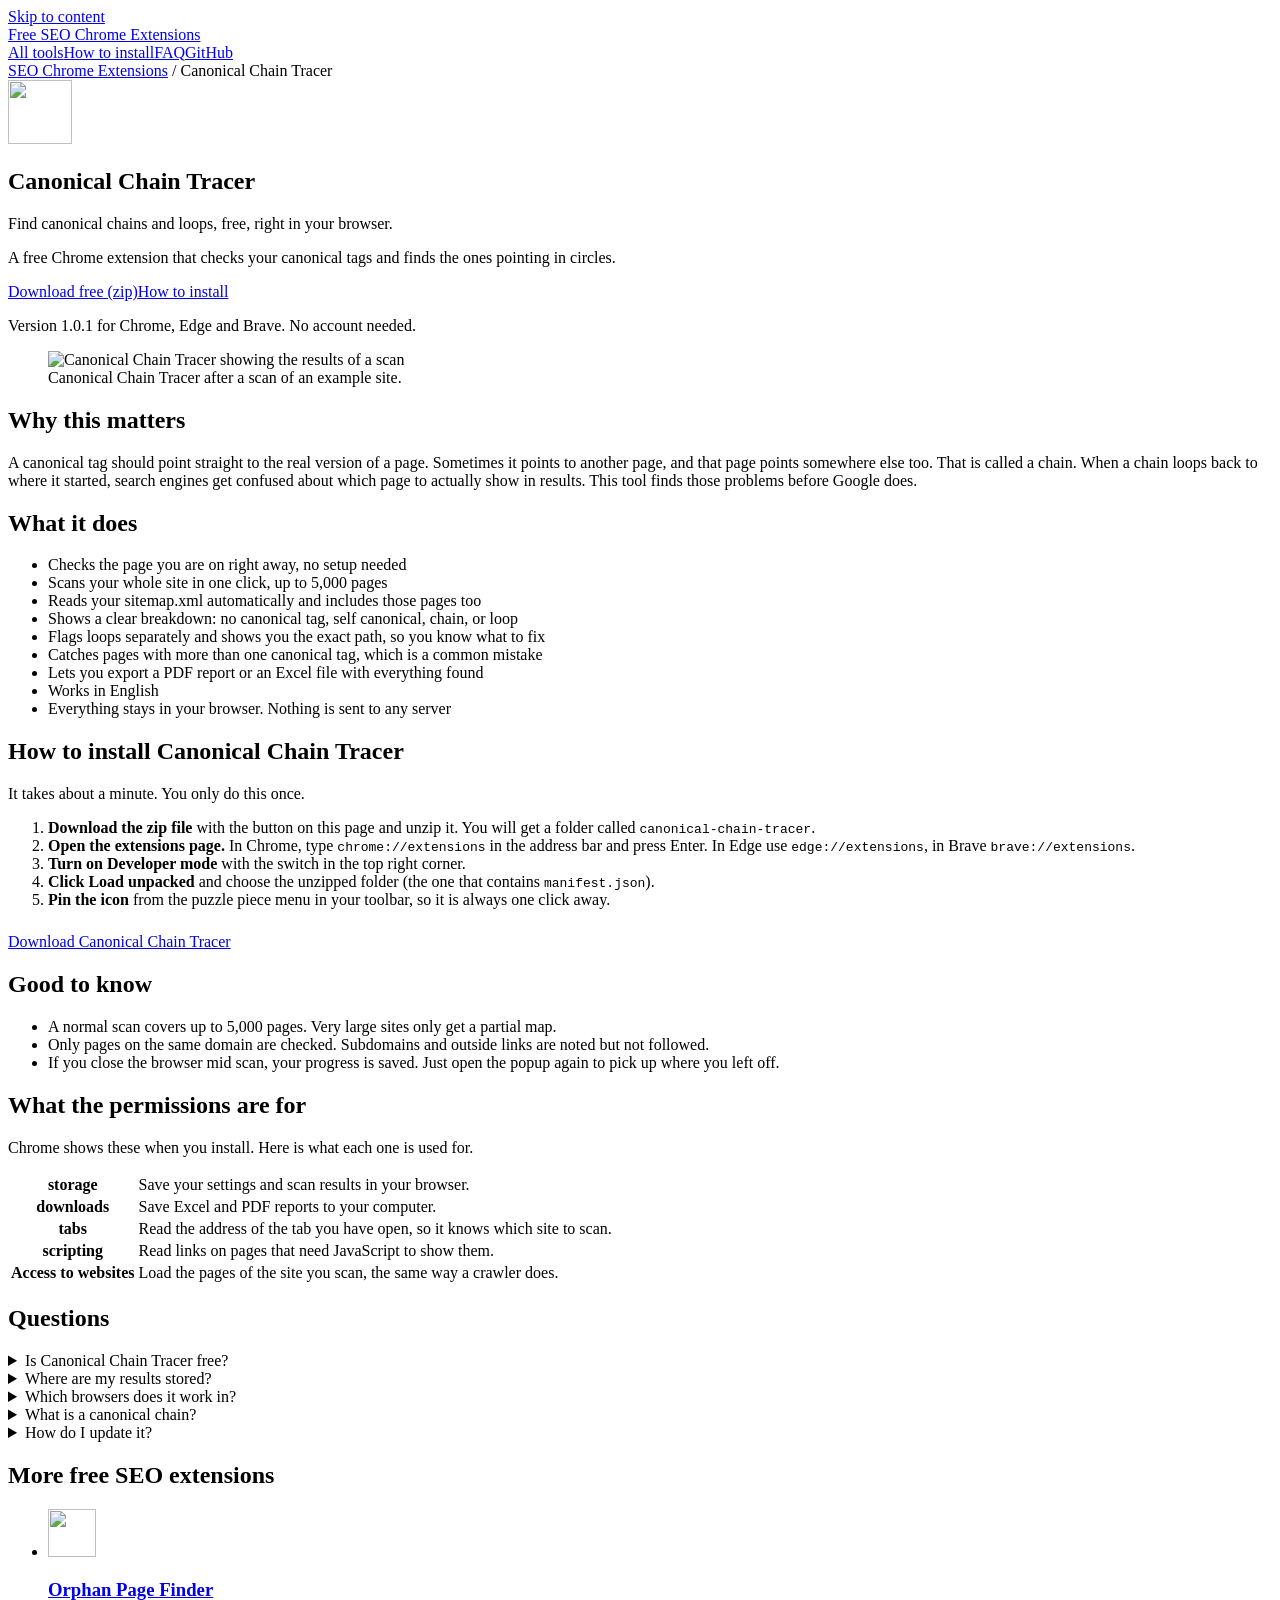
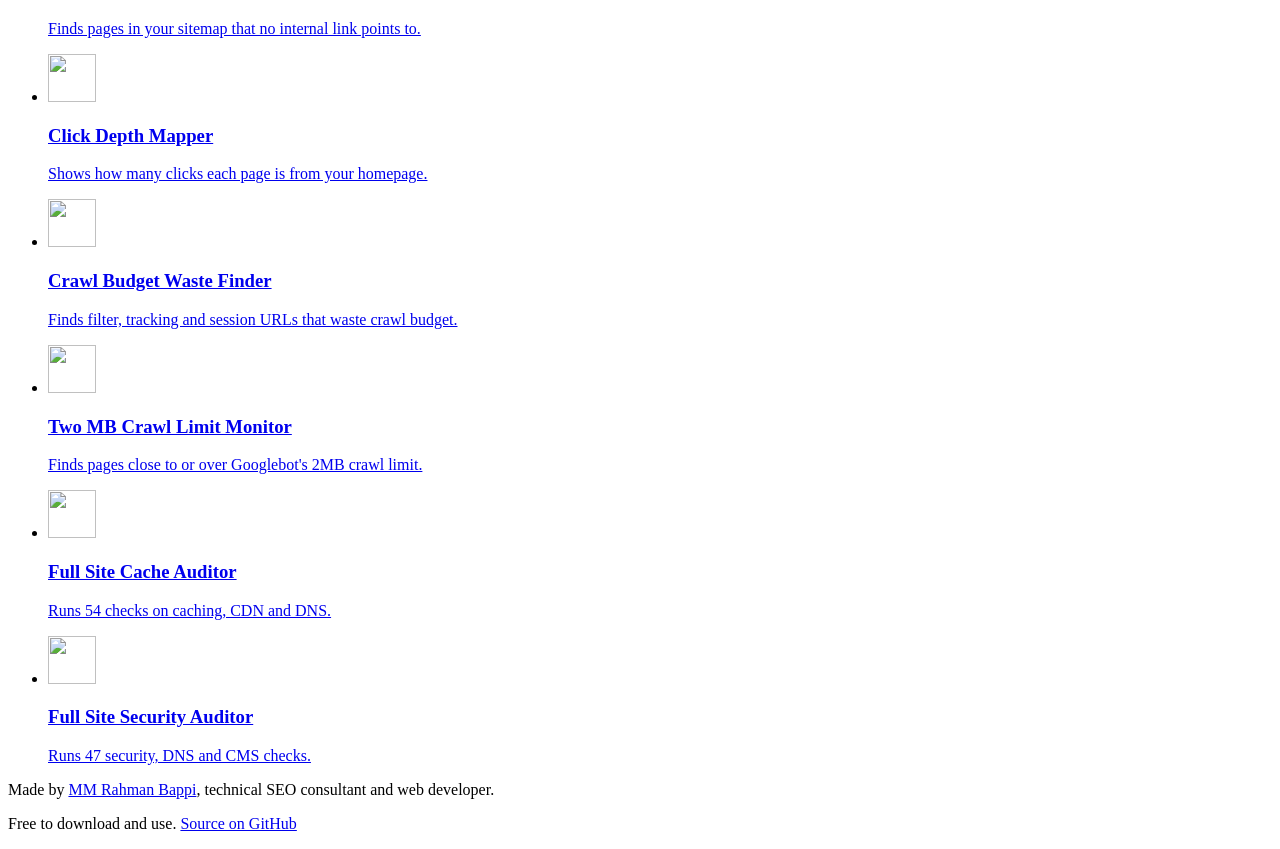
==== canonical-chain-tracer/index.html @ ab99b5d5 "Rename to seo-chrome-extensions, add website with SEO and schema, download links, fix manifest descr" ====
<!doctype html>
<html lang="en">
<head>
<meta charset="utf-8">
<meta name="viewport" content="width=device-width, initial-scale=1">
<title>Canonical Chain Tracer: Free SEO Chrome Extension</title>
<meta name="description" content="Trace canonical tag chains across your site and catch loops before search engines do. Free, no account needed.">
<link rel="canonical" href="https://mmrahmanbappi.github.io/seo-chrome-extensions/canonical-chain-tracer/">
<meta name="robots" content="index, follow, max-image-preview:large">
<meta name="author" content="MM Rahman Bappi">
<meta name="theme-color" content="#16835a">
<meta property="og:type" content="website">
<meta property="og:site_name" content="Free SEO Chrome Extensions">
<meta property="og:title" content="Canonical Chain Tracer: Free SEO Chrome Extension">
<meta property="og:description" content="Trace canonical tag chains across your site and catch loops before search engines do. Free, no account needed.">
<meta property="og:url" content="https://mmrahmanbappi.github.io/seo-chrome-extensions/canonical-chain-tracer/">
<meta property="og:image" content="https://mmrahmanbappi.github.io/seo-chrome-extensions/images/og/canonical-chain-tracer.jpg">
<meta property="og:image:width" content="1200">
<meta property="og:image:height" content="630">
<meta property="og:image:alt" content="Canonical Chain Tracer: Free SEO Chrome Extension">
<meta property="og:locale" content="en_US">
<meta name="twitter:card" content="summary_large_image">
<meta name="twitter:title" content="Canonical Chain Tracer: Free SEO Chrome Extension">
<meta name="twitter:description" content="Trace canonical tag chains across your site and catch loops before search engines do. Free, no account needed.">
<meta name="twitter:image" content="https://mmrahmanbappi.github.io/seo-chrome-extensions/images/og/canonical-chain-tracer.jpg">
<link rel="icon" href="https://mmrahmanbappi.github.io/seo-chrome-extensions/favicon.svg" type="image/svg+xml">
<link rel="stylesheet" href="https://mmrahmanbappi.github.io/seo-chrome-extensions/site.css">
<script type="application/ld+json">
{
 "@context": "https://schema.org",
 "@graph": [
  {
   "@type": "WebSite",
   "@id": "https://mmrahmanbappi.github.io/seo-chrome-extensions/#website",
   "url": "https://mmrahmanbappi.github.io/seo-chrome-extensions/",
   "name": "Free SEO Chrome Extensions",
   "description": "Seven free Chrome extensions for technical SEO audits.",
   "inLanguage": "en",
   "publisher": {
    "@id": "https://mmrahmanbappi.github.io/seo-chrome-extensions/#author"
   }
  },
  {
   "@type": "Person",
   "@id": "https://mmrahmanbappi.github.io/seo-chrome-extensions/#author",
   "name": "MM Rahman Bappi",
   "url": "https://mmseo.app/",
   "jobTitle": "Technical SEO consultant and web developer",
   "sameAs": [
    "https://github.com/mmrahmanbappi",
    "https://mmseo.app/"
   ]
  },
  {
   "@type": "WebPage",
   "@id": "https://mmrahmanbappi.github.io/seo-chrome-extensions/canonical-chain-tracer/#webpage",
   "url": "https://mmrahmanbappi.github.io/seo-chrome-extensions/canonical-chain-tracer/",
   "name": "Canonical Chain Tracer: Free SEO Chrome Extension",
   "description": "Trace canonical tag chains across your site and catch loops before search engines do. Free, no account needed.",
   "isPartOf": {
    "@id": "https://mmrahmanbappi.github.io/seo-chrome-extensions/#website"
   },
   "about": {
    "@id": "https://mmrahmanbappi.github.io/seo-chrome-extensions/canonical-chain-tracer/#app"
   },
   "primaryImageOfPage": "https://mmrahmanbappi.github.io/seo-chrome-extensions/images/canonical-chain-tracer-1200.jpg",
   "breadcrumb": {
    "@id": "https://mmrahmanbappi.github.io/seo-chrome-extensions/canonical-chain-tracer/#breadcrumb"
   },
   "inLanguage": "en",
   "dateModified": "2026-09-23"
  },
  {
   "@type": "SoftwareApplication",
   "@id": "https://mmrahmanbappi.github.io/seo-chrome-extensions/canonical-chain-tracer/#app",
   "name": "Canonical Chain Tracer",
   "description": "A free Chrome extension that checks your canonical tags and finds the ones pointing in circles.",
   "url": "https://mmrahmanbappi.github.io/seo-chrome-extensions/canonical-chain-tracer/",
   "applicationCategory": "BrowserApplication",
   "applicationSubCategory": "SEO tool",
   "operatingSystem": "Google Chrome, Microsoft Edge, Brave",
   "softwareVersion": "1.0.1",
   "downloadUrl": "https://github.com/mmrahmanbappi/seo-chrome-extensions/releases/latest/download/canonical-chain-tracer.zip",
   "isAccessibleForFree": true,
   "offers": {
    "@type": "Offer",
    "price": "0",
    "priceCurrency": "USD"
   },
   "image": "https://mmrahmanbappi.github.io/seo-chrome-extensions/images/icons/canonical-chain-tracer.png",
   "screenshot": "https://mmrahmanbappi.github.io/seo-chrome-extensions/images/canonical-chain-tracer-1200.jpg",
   "featureList": [
    "Checks the page you are on right away, no setup needed",
    "Scans your whole site in one click, up to 5,000 pages",
    "Reads your sitemap.xml automatically and includes those pages too",
    "Shows a clear breakdown: no canonical tag, self canonical, chain, or loop",
    "Flags loops separately and shows you the exact path, so you know what to fix",
    "Catches pages with more than one canonical tag, which is a common mistake",
    "Lets you export a PDF report or an Excel file with everything found",
    "Works in English",
    "Everything stays in your browser. Nothing is sent to any server"
   ],
   "permissions": "storage, downloads, tabs, scripting, access to websites you scan",
   "author": {
    "@id": "https://mmrahmanbappi.github.io/seo-chrome-extensions/#author"
   },
   "publisher": {
    "@id": "https://mmrahmanbappi.github.io/seo-chrome-extensions/#author"
   }
  },
  {
   "@type": "BreadcrumbList",
   "@id": "https://mmrahmanbappi.github.io/seo-chrome-extensions/canonical-chain-tracer/#breadcrumb",
   "itemListElement": [
    {
     "@type": "ListItem",
     "position": 1,
     "name": "SEO Chrome Extensions",
     "item": "https://mmrahmanbappi.github.io/seo-chrome-extensions/"
    },
    {
     "@type": "ListItem",
     "position": 2,
     "name": "Canonical Chain Tracer",
     "item": "https://mmrahmanbappi.github.io/seo-chrome-extensions/canonical-chain-tracer/"
    }
   ]
  },
  {
   "@type": "FAQPage",
   "@id": "https://mmrahmanbappi.github.io/seo-chrome-extensions/canonical-chain-tracer/#faq",
   "mainEntity": [
    {
     "@type": "Question",
     "name": "Is Canonical Chain Tracer free?",
     "acceptedAnswer": {
      "@type": "Answer",
      "text": "Yes. It is free to download and use. You do not need an account, a subscription or an activation code."
     }
    },
    {
     "@type": "Question",
     "name": "Where are my results stored?",
     "acceptedAnswer": {
      "@type": "Answer",
      "text": "Your scan results and settings are saved in your own browser. The extension does not ask you to sign in, and you can delete everything by removing the extension."
     }
    },
    {
     "@type": "Question",
     "name": "Which browsers does it work in?",
     "acceptedAnswer": {
      "@type": "Answer",
      "text": "Google Chrome, and other browsers built on Chromium such as Microsoft Edge and Brave."
     }
    },
    {
     "@type": "Question",
     "name": "What is a canonical chain?",
     "acceptedAnswer": {
      "@type": "Answer",
      "text": "A chain is when page A says page B is the real version, but page B points to page C. A loop is when the chain comes back to where it started. Both make it harder for search engines to pick the right page."
     }
    },
    {
     "@type": "Question",
     "name": "How do I update it?",
     "acceptedAnswer": {
      "@type": "Answer",
      "text": "Download the latest zip from this page, replace the old folder with the new one, and click the reload button on the extensions page."
     }
    }
   ]
  }
 ]
}
</script>
</head>
<body>
<a class="skip" href="#main">Skip to content</a>
<header class="top"><div class="wrap">
<a class="brand" href="https://mmrahmanbappi.github.io/seo-chrome-extensions/">Free SEO Chrome Extensions</a>
<nav aria-label="Main"><a href="https://mmrahmanbappi.github.io/seo-chrome-extensions/#tools">All tools</a><a href="https://mmrahmanbappi.github.io/seo-chrome-extensions/#install">How to install</a><a href="https://mmrahmanbappi.github.io/seo-chrome-extensions/#faq">FAQ</a><a href="https://github.com/mmrahmanbappi/seo-chrome-extensions">GitHub</a></nav>
</div></header>
<main id="main">
<div class="wrap"><nav class="crumbs" aria-label="Breadcrumb"><a href="https://mmrahmanbappi.github.io/seo-chrome-extensions/">SEO Chrome Extensions</a> / <span aria-current="page">Canonical Chain Tracer</span></nav></div>
<section class="hero"><div class="wrap hero-grid">
<div>
<img class="icon" src="https://mmrahmanbappi.github.io/seo-chrome-extensions/images/icons/canonical-chain-tracer.png" alt="" width="64" height="64">
<h1>Canonical Chain Tracer</h1>
<p class="phrase">Find canonical chains and loops, free, right in your browser.</p>
<p class="lead">A free Chrome extension that checks your canonical tags and finds the ones pointing in circles.</p>
<div class="actions"><a class="btn main" href="https://github.com/mmrahmanbappi/seo-chrome-extensions/releases/latest/download/canonical-chain-tracer.zip">Download free (zip)</a><a class="btn alt" href="#install">How to install</a></div>
<p class="small">Version 1.0.1 for Chrome, Edge and Brave. No account needed.</p>
</div>
<figure>
<picture><source type="image/webp" srcset="https://mmrahmanbappi.github.io/seo-chrome-extensions/images/canonical-chain-tracer-800.webp 800w, https://mmrahmanbappi.github.io/seo-chrome-extensions/images/canonical-chain-tracer-1200.webp 1200w" sizes="(max-width: 860px) 100vw, 600px">
<img src="https://mmrahmanbappi.github.io/seo-chrome-extensions/images/canonical-chain-tracer-1200.jpg" alt="Canonical Chain Tracer showing the results of a scan" width="1200" height="675" fetchpriority="high"></picture>
<figcaption>Canonical Chain Tracer after a scan of an example site.</figcaption>
</figure>
</div></section>

<section class="band alt"><div class="wrap two">
<div><h2>Why this matters</h2><p>A canonical tag should point straight to the real version of a page. Sometimes it points to another page, and that page points somewhere else too. That is called a chain. When a chain loops back to where it started, search engines get confused about which page to actually show in results. This tool finds those problems before Google does.</p></div>
<div><h2>What it does</h2><ul class="checks"><li>Checks the page you are on right away, no setup needed</li><li>Scans your whole site in one click, up to 5,000 pages</li><li>Reads your sitemap.xml automatically and includes those pages too</li><li>Shows a clear breakdown: no canonical tag, self canonical, chain, or loop</li><li>Flags loops separately and shows you the exact path, so you know what to fix</li><li>Catches pages with more than one canonical tag, which is a common mistake</li><li>Lets you export a PDF report or an Excel file with everything found</li><li>Works in English</li><li>Everything stays in your browser. Nothing is sent to any server</li></ul></div>
</div></section>



<section class="band" id="install"><div class="wrap narrow">
<h2>How to install Canonical Chain Tracer</h2>
<p>It takes about a minute. You only do this once.</p>
<ol class="steps">
<li><strong>Download the zip file</strong> with the button on this page and unzip it. You will get a folder called <code>canonical-chain-tracer</code>.</li>
<li><strong>Open the extensions page.</strong> In Chrome, type <code>chrome://extensions</code> in the address bar and press Enter. In Edge use <code>edge://extensions</code>, in Brave <code>brave://extensions</code>.</li>
<li><strong>Turn on Developer mode</strong> with the switch in the top right corner.</li>
<li><strong>Click Load unpacked</strong> and choose the unzipped folder (the one that contains <code>manifest.json</code>).</li>
<li><strong>Pin the icon</strong> from the puzzle piece menu in your toolbar, so it is always one click away.</li>
</ol>
<p style="margin-top:1.5rem"><a class="btn main" href="https://github.com/mmrahmanbappi/seo-chrome-extensions/releases/latest/download/canonical-chain-tracer.zip">Download Canonical Chain Tracer</a></p>
</div></section>

<section class="band alt"><div class="wrap narrow"><h2>Good to know</h2><ul>
<li>A normal scan covers up to 5,000 pages. Very large sites only get a partial map.</li>
<li>Only pages on the same domain are checked. Subdomains and outside links are noted but not followed.</li>
<li>If you close the browser mid scan, your progress is saved. Just open the popup again to pick up where you left off.</li>
</ul></div></section>

<section class="band"><div class="wrap narrow">
<h2>What the permissions are for</h2>
<p>Chrome shows these when you install. Here is what each one is used for.</p>
<table class="perm"><tbody><tr><th>storage</th><td>Save your settings and scan results in your browser.</td></tr><tr><th>downloads</th><td>Save Excel and PDF reports to your computer.</td></tr><tr><th>tabs</th><td>Read the address of the tab you have open, so it knows which site to scan.</td></tr><tr><th>scripting</th><td>Read links on pages that need JavaScript to show them.</td></tr><tr><th>Access to websites</th><td>Load the pages of the site you scan, the same way a crawler does.</td></tr></tbody></table>
</div></section>

<section class="band alt" id="faq"><div class="wrap narrow">
<h2>Questions</h2>
<details><summary>Is Canonical Chain Tracer free?</summary><p>Yes. It is free to download and use. You do not need an account, a subscription or an activation code.</p></details><details><summary>Where are my results stored?</summary><p>Your scan results and settings are saved in your own browser. The extension does not ask you to sign in, and you can delete everything by removing the extension.</p></details><details><summary>Which browsers does it work in?</summary><p>Google Chrome, and other browsers built on Chromium such as Microsoft Edge and Brave.</p></details><details><summary>What is a canonical chain?</summary><p>A chain is when page A says page B is the real version, but page B points to page C. A loop is when the chain comes back to where it started. Both make it harder for search engines to pick the right page.</p></details><details><summary>How do I update it?</summary><p>Download the latest zip from this page, replace the old folder with the new one, and click the reload button on the extensions page.</p></details>
</div></section>

<section class="band"><div class="wrap">
<h2>More free SEO extensions</h2>
<ul class="grid"><li><a class="card" href="https://mmrahmanbappi.github.io/seo-chrome-extensions/orphan-page-finder/"><img src="https://mmrahmanbappi.github.io/seo-chrome-extensions/images/icons/orphan-page-finder.png" alt="" width="48" height="48" loading="lazy"><div><h3>Orphan Page Finder</h3><p>Finds pages in your sitemap that no internal link points to.</p></div></a></li><li><a class="card" href="https://mmrahmanbappi.github.io/seo-chrome-extensions/click-depth-mapper/"><img src="https://mmrahmanbappi.github.io/seo-chrome-extensions/images/icons/click-depth-mapper.png" alt="" width="48" height="48" loading="lazy"><div><h3>Click Depth Mapper</h3><p>Shows how many clicks each page is from your homepage.</p></div></a></li><li><a class="card" href="https://mmrahmanbappi.github.io/seo-chrome-extensions/crawl-budget-waste-finder/"><img src="https://mmrahmanbappi.github.io/seo-chrome-extensions/images/icons/crawl-budget-waste-finder.png" alt="" width="48" height="48" loading="lazy"><div><h3>Crawl Budget Waste Finder</h3><p>Finds filter, tracking and session URLs that waste crawl budget.</p></div></a></li><li><a class="card" href="https://mmrahmanbappi.github.io/seo-chrome-extensions/two-mb-crawl-limit-monitor/"><img src="https://mmrahmanbappi.github.io/seo-chrome-extensions/images/icons/two-mb-crawl-limit-monitor.png" alt="" width="48" height="48" loading="lazy"><div><h3>Two MB Crawl Limit Monitor</h3><p>Finds pages close to or over Googlebot&#x27;s 2MB crawl limit.</p></div></a></li><li><a class="card" href="https://mmrahmanbappi.github.io/seo-chrome-extensions/full-site-cache-auditor/"><img src="https://mmrahmanbappi.github.io/seo-chrome-extensions/images/icons/full-site-cache-auditor.png" alt="" width="48" height="48" loading="lazy"><div><h3>Full Site Cache Auditor</h3><p>Runs 54 checks on caching, CDN and DNS.</p></div></a></li><li><a class="card" href="https://mmrahmanbappi.github.io/seo-chrome-extensions/full-site-security-auditor/"><img src="https://mmrahmanbappi.github.io/seo-chrome-extensions/images/icons/full-site-security-auditor.png" alt="" width="48" height="48" loading="lazy"><div><h3>Full Site Security Auditor</h3><p>Runs 47 security, DNS and CMS checks.</p></div></a></li></ul>
</div></section>
</main>
<footer><div class="wrap">
<p>Made by <a href="https://mmseo.app/">MM Rahman Bappi</a>, technical SEO consultant and web developer.</p>
<p>Free to download and use. <a href="https://github.com/mmrahmanbappi/seo-chrome-extensions">Source on GitHub</a></p>
</div></footer>
</body>
</html>
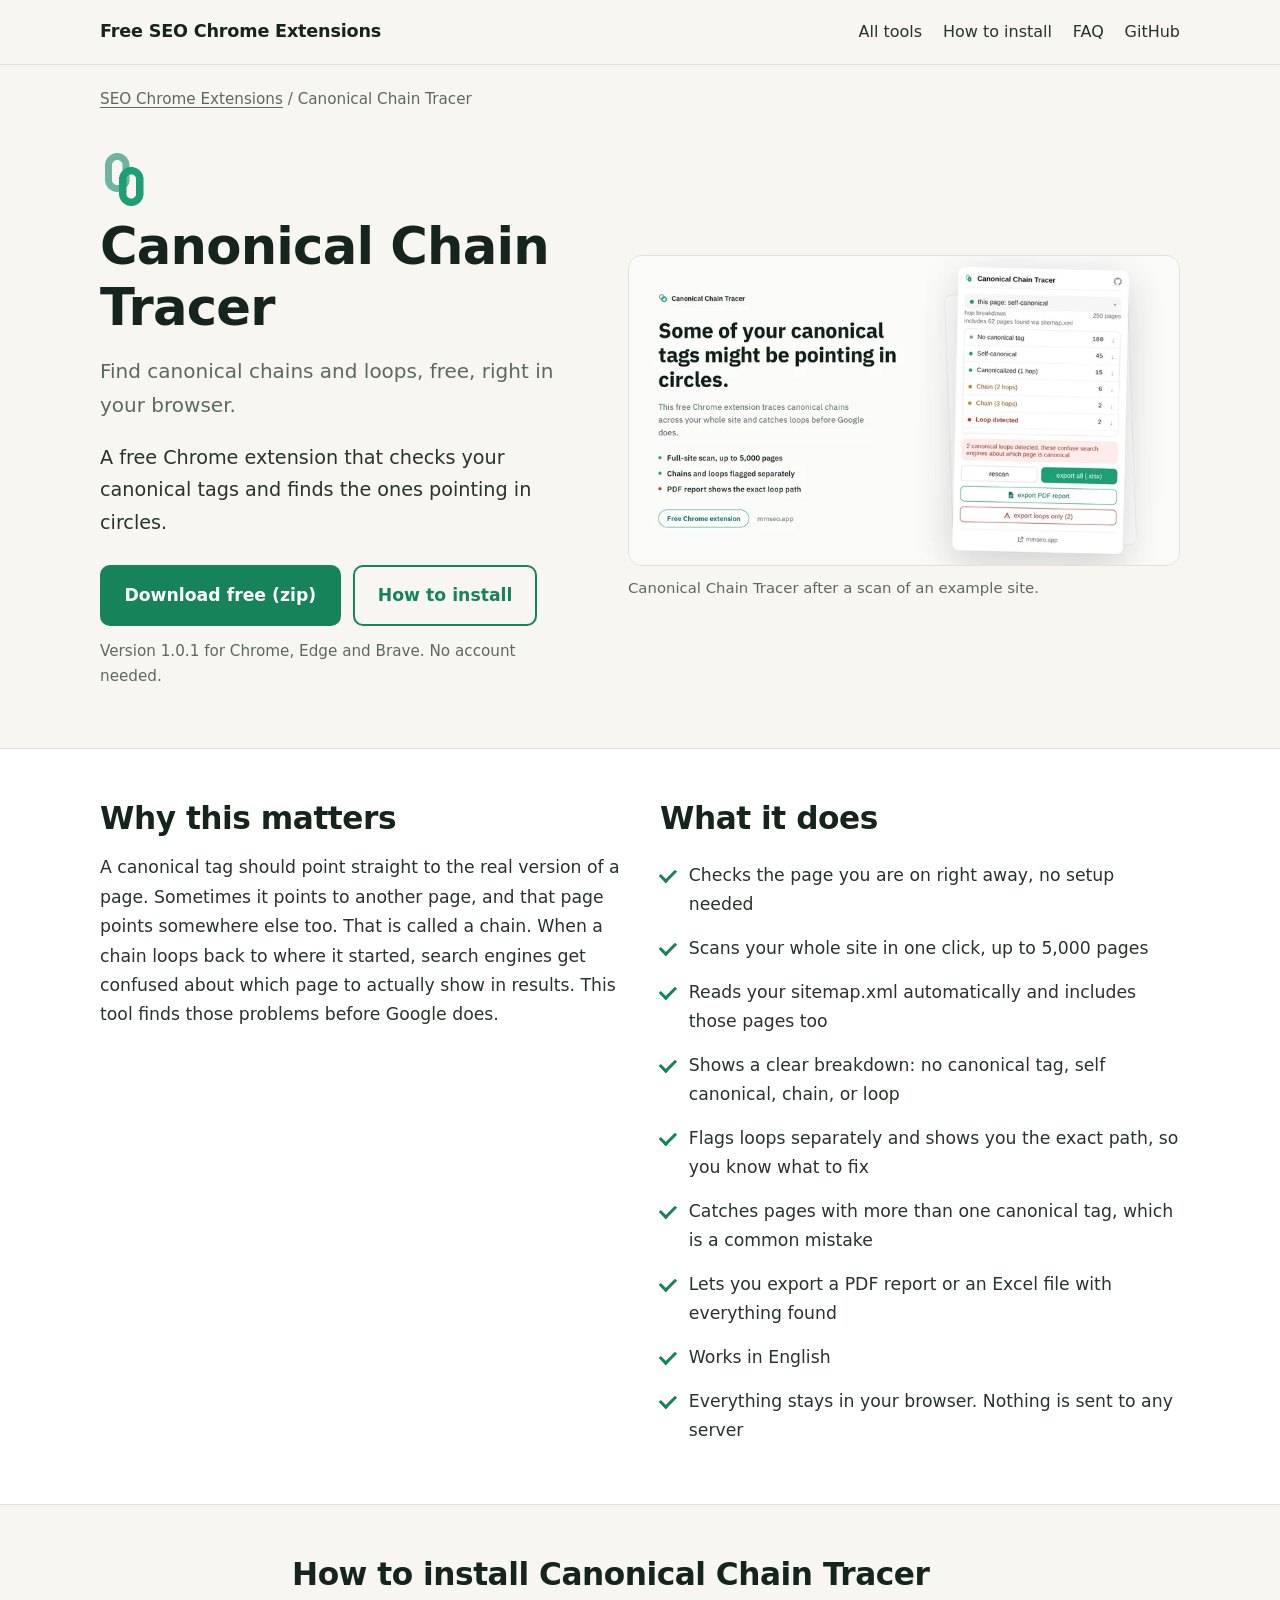
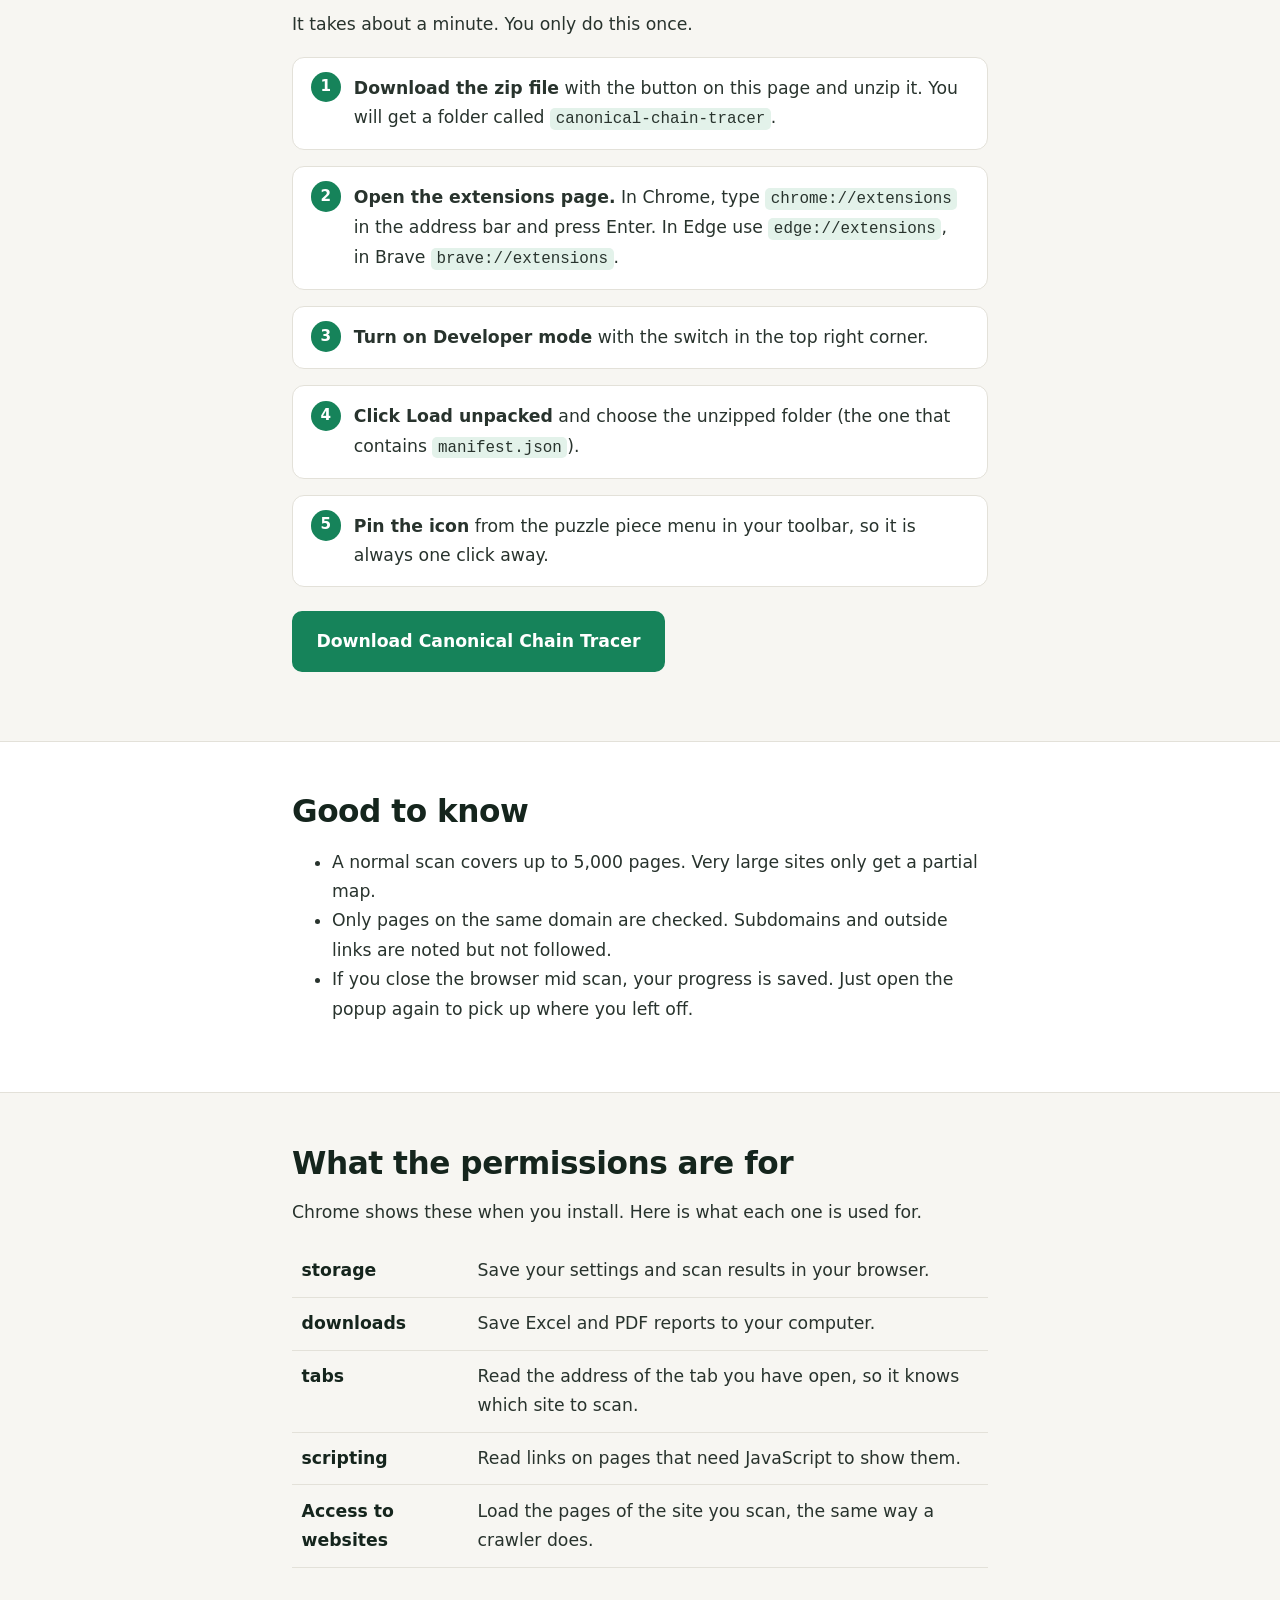
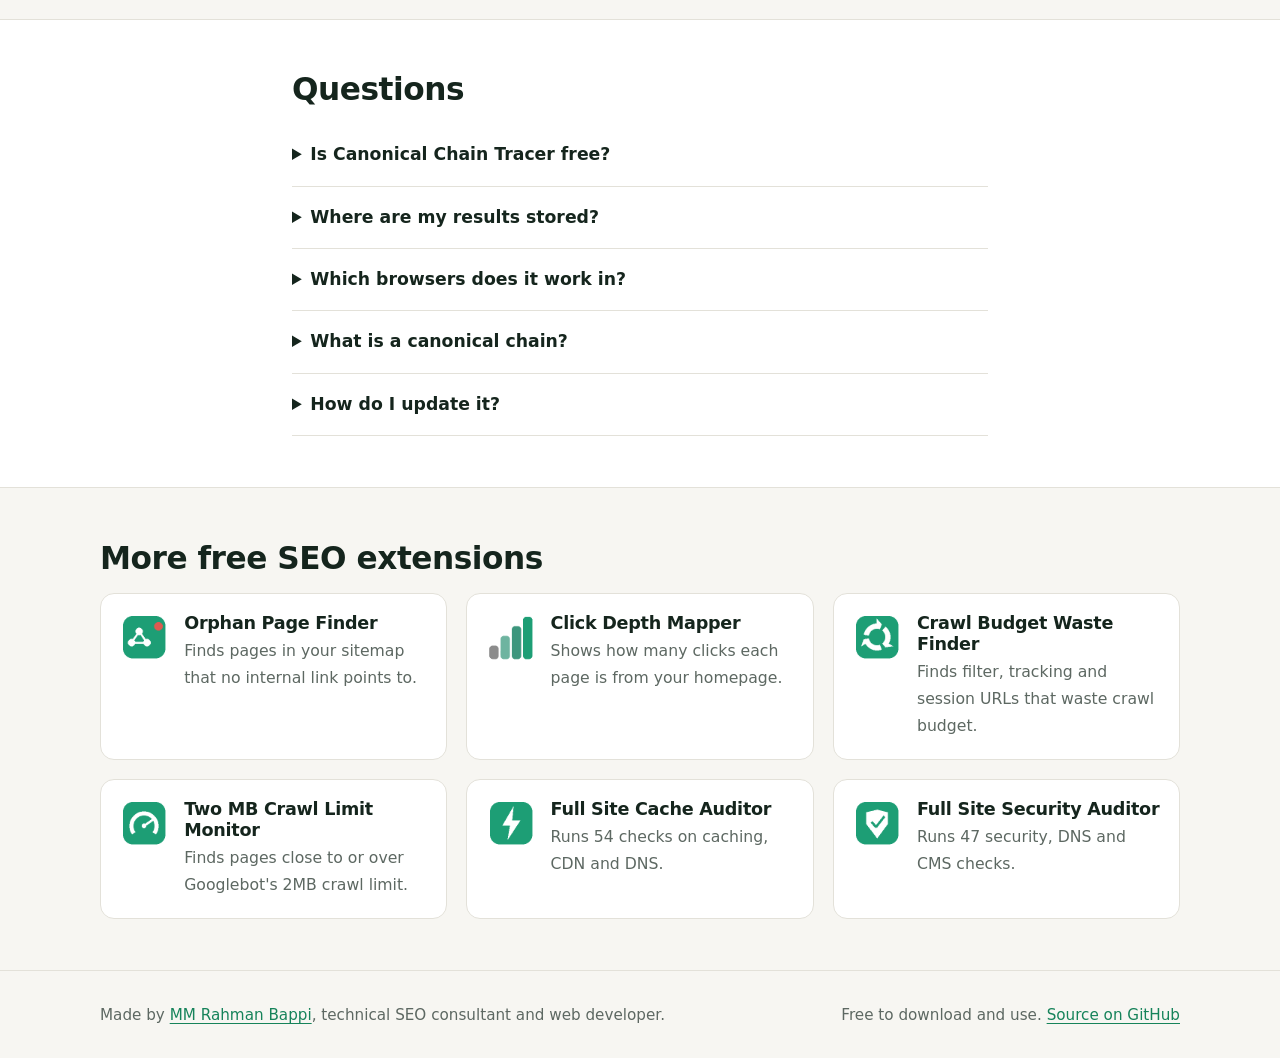
==== commit d71bc968: "Rename repository to chrome-extensions and update all links" ====
--- a/canonical-chain-tracer/index.html
+++ b/canonical-chain-tracer/index.html
@@ -5,7 +5,7 @@
 <meta name="viewport" content="width=device-width, initial-scale=1">
 <title>Canonical Chain Tracer: Free SEO Chrome Extension</title>
 <meta name="description" content="Trace canonical tag chains across your site and catch loops before search engines do. Free, no account needed.">
-<link rel="canonical" href="https://mmrahmanbappi.github.io/seo-chrome-extensions/canonical-chain-tracer/">
+<link rel="canonical" href="https://mmrahmanbappi.github.io/chrome-extensions/canonical-chain-tracer/">
 <meta name="robots" content="index, follow, max-image-preview:large">
 <meta name="author" content="MM Rahman Bappi">
 <meta name="theme-color" content="#16835a">
@@ -13,8 +13,8 @@
 <meta property="og:site_name" content="Free SEO Chrome Extensions">
 <meta property="og:title" content="Canonical Chain Tracer: Free SEO Chrome Extension">
 <meta property="og:description" content="Trace canonical tag chains across your site and catch loops before search engines do. Free, no account needed.">
-<meta property="og:url" content="https://mmrahmanbappi.github.io/seo-chrome-extensions/canonical-chain-tracer/">
-<meta property="og:image" content="https://mmrahmanbappi.github.io/seo-chrome-extensions/images/og/canonical-chain-tracer.jpg">
+<meta property="og:url" content="https://mmrahmanbappi.github.io/chrome-extensions/canonical-chain-tracer/">
+<meta property="og:image" content="https://mmrahmanbappi.github.io/chrome-extensions/images/og/canonical-chain-tracer.jpg">
 <meta property="og:image:width" content="1200">
 <meta property="og:image:height" content="630">
 <meta property="og:image:alt" content="Canonical Chain Tracer: Free SEO Chrome Extension">
@@ -22,27 +22,27 @@
 <meta name="twitter:card" content="summary_large_image">
 <meta name="twitter:title" content="Canonical Chain Tracer: Free SEO Chrome Extension">
 <meta name="twitter:description" content="Trace canonical tag chains across your site and catch loops before search engines do. Free, no account needed.">
-<meta name="twitter:image" content="https://mmrahmanbappi.github.io/seo-chrome-extensions/images/og/canonical-chain-tracer.jpg">
-<link rel="icon" href="https://mmrahmanbappi.github.io/seo-chrome-extensions/favicon.svg" type="image/svg+xml">
-<link rel="stylesheet" href="https://mmrahmanbappi.github.io/seo-chrome-extensions/site.css">
+<meta name="twitter:image" content="https://mmrahmanbappi.github.io/chrome-extensions/images/og/canonical-chain-tracer.jpg">
+<link rel="icon" href="https://mmrahmanbappi.github.io/chrome-extensions/favicon.svg" type="image/svg+xml">
+<link rel="stylesheet" href="https://mmrahmanbappi.github.io/chrome-extensions/site.css">
 <script type="application/ld+json">
 {
  "@context": "https://schema.org",
  "@graph": [
   {
    "@type": "WebSite",
-   "@id": "https://mmrahmanbappi.github.io/seo-chrome-extensions/#website",
-   "url": "https://mmrahmanbappi.github.io/seo-chrome-extensions/",
+   "@id": "https://mmrahmanbappi.github.io/chrome-extensions/#website",
+   "url": "https://mmrahmanbappi.github.io/chrome-extensions/",
    "name": "Free SEO Chrome Extensions",
    "description": "Seven free Chrome extensions for technical SEO audits.",
    "inLanguage": "en",
    "publisher": {
-    "@id": "https://mmrahmanbappi.github.io/seo-chrome-extensions/#author"
+    "@id": "https://mmrahmanbappi.github.io/chrome-extensions/#author"
    }
   },
   {
    "@type": "Person",
-   "@id": "https://mmrahmanbappi.github.io/seo-chrome-extensions/#author",
+   "@id": "https://mmrahmanbappi.github.io/chrome-extensions/#author",
    "name": "MM Rahman Bappi",
    "url": "https://mmseo.app/",
    "jobTitle": "Technical SEO consultant and web developer",
@@ -53,42 +53,42 @@
   },
   {
    "@type": "WebPage",
-   "@id": "https://mmrahmanbappi.github.io/seo-chrome-extensions/canonical-chain-tracer/#webpage",
-   "url": "https://mmrahmanbappi.github.io/seo-chrome-extensions/canonical-chain-tracer/",
+   "@id": "https://mmrahmanbappi.github.io/chrome-extensions/canonical-chain-tracer/#webpage",
+   "url": "https://mmrahmanbappi.github.io/chrome-extensions/canonical-chain-tracer/",
    "name": "Canonical Chain Tracer: Free SEO Chrome Extension",
    "description": "Trace canonical tag chains across your site and catch loops before search engines do. Free, no account needed.",
    "isPartOf": {
-    "@id": "https://mmrahmanbappi.github.io/seo-chrome-extensions/#website"
+    "@id": "https://mmrahmanbappi.github.io/chrome-extensions/#website"
    },
    "about": {
-    "@id": "https://mmrahmanbappi.github.io/seo-chrome-extensions/canonical-chain-tracer/#app"
-   },
-   "primaryImageOfPage": "https://mmrahmanbappi.github.io/seo-chrome-extensions/images/canonical-chain-tracer-1200.jpg",
+    "@id": "https://mmrahmanbappi.github.io/chrome-extensions/canonical-chain-tracer/#app"
+   },
+   "primaryImageOfPage": "https://mmrahmanbappi.github.io/chrome-extensions/images/canonical-chain-tracer-1200.jpg",
    "breadcrumb": {
-    "@id": "https://mmrahmanbappi.github.io/seo-chrome-extensions/canonical-chain-tracer/#breadcrumb"
+    "@id": "https://mmrahmanbappi.github.io/chrome-extensions/canonical-chain-tracer/#breadcrumb"
    },
    "inLanguage": "en",
    "dateModified": "2026-09-23"
   },
   {
    "@type": "SoftwareApplication",
-   "@id": "https://mmrahmanbappi.github.io/seo-chrome-extensions/canonical-chain-tracer/#app",
+   "@id": "https://mmrahmanbappi.github.io/chrome-extensions/canonical-chain-tracer/#app",
    "name": "Canonical Chain Tracer",
    "description": "A free Chrome extension that checks your canonical tags and finds the ones pointing in circles.",
-   "url": "https://mmrahmanbappi.github.io/seo-chrome-extensions/canonical-chain-tracer/",
+   "url": "https://mmrahmanbappi.github.io/chrome-extensions/canonical-chain-tracer/",
    "applicationCategory": "BrowserApplication",
    "applicationSubCategory": "SEO tool",
    "operatingSystem": "Google Chrome, Microsoft Edge, Brave",
    "softwareVersion": "1.0.1",
-   "downloadUrl": "https://github.com/mmrahmanbappi/seo-chrome-extensions/releases/latest/download/canonical-chain-tracer.zip",
+   "downloadUrl": "https://github.com/mmrahmanbappi/chrome-extensions/releases/latest/download/canonical-chain-tracer.zip",
    "isAccessibleForFree": true,
    "offers": {
     "@type": "Offer",
     "price": "0",
     "priceCurrency": "USD"
    },
-   "image": "https://mmrahmanbappi.github.io/seo-chrome-extensions/images/icons/canonical-chain-tracer.png",
-   "screenshot": "https://mmrahmanbappi.github.io/seo-chrome-extensions/images/canonical-chain-tracer-1200.jpg",
+   "image": "https://mmrahmanbappi.github.io/chrome-extensions/images/icons/canonical-chain-tracer.png",
+   "screenshot": "https://mmrahmanbappi.github.io/chrome-extensions/images/canonical-chain-tracer-1200.jpg",
    "featureList": [
     "Checks the page you are on right away, no setup needed",
     "Scans your whole site in one click, up to 5,000 pages",
@@ -102,33 +102,33 @@
    ],
    "permissions": "storage, downloads, tabs, scripting, access to websites you scan",
    "author": {
-    "@id": "https://mmrahmanbappi.github.io/seo-chrome-extensions/#author"
+    "@id": "https://mmrahmanbappi.github.io/chrome-extensions/#author"
    },
    "publisher": {
-    "@id": "https://mmrahmanbappi.github.io/seo-chrome-extensions/#author"
+    "@id": "https://mmrahmanbappi.github.io/chrome-extensions/#author"
    }
   },
   {
    "@type": "BreadcrumbList",
-   "@id": "https://mmrahmanbappi.github.io/seo-chrome-extensions/canonical-chain-tracer/#breadcrumb",
+   "@id": "https://mmrahmanbappi.github.io/chrome-extensions/canonical-chain-tracer/#breadcrumb",
    "itemListElement": [
     {
      "@type": "ListItem",
      "position": 1,
      "name": "SEO Chrome Extensions",
-     "item": "https://mmrahmanbappi.github.io/seo-chrome-extensions/"
+     "item": "https://mmrahmanbappi.github.io/chrome-extensions/"
     },
     {
      "@type": "ListItem",
      "position": 2,
      "name": "Canonical Chain Tracer",
-     "item": "https://mmrahmanbappi.github.io/seo-chrome-extensions/canonical-chain-tracer/"
+     "item": "https://mmrahmanbappi.github.io/chrome-extensions/canonical-chain-tracer/"
     }
    ]
   },
   {
    "@type": "FAQPage",
-   "@id": "https://mmrahmanbappi.github.io/seo-chrome-extensions/canonical-chain-tracer/#faq",
+   "@id": "https://mmrahmanbappi.github.io/chrome-extensions/canonical-chain-tracer/#faq",
    "mainEntity": [
     {
      "@type": "Question",
@@ -179,23 +179,23 @@
 <body>
 <a class="skip" href="#main">Skip to content</a>
 <header class="top"><div class="wrap">
-<a class="brand" href="https://mmrahmanbappi.github.io/seo-chrome-extensions/">Free SEO Chrome Extensions</a>
-<nav aria-label="Main"><a href="https://mmrahmanbappi.github.io/seo-chrome-extensions/#tools">All tools</a><a href="https://mmrahmanbappi.github.io/seo-chrome-extensions/#install">How to install</a><a href="https://mmrahmanbappi.github.io/seo-chrome-extensions/#faq">FAQ</a><a href="https://github.com/mmrahmanbappi/seo-chrome-extensions">GitHub</a></nav>
+<a class="brand" href="https://mmrahmanbappi.github.io/chrome-extensions/">Free SEO Chrome Extensions</a>
+<nav aria-label="Main"><a href="https://mmrahmanbappi.github.io/chrome-extensions/#tools">All tools</a><a href="https://mmrahmanbappi.github.io/chrome-extensions/#install">How to install</a><a href="https://mmrahmanbappi.github.io/chrome-extensions/#faq">FAQ</a><a href="https://github.com/mmrahmanbappi/chrome-extensions">GitHub</a></nav>
 </div></header>
 <main id="main">
-<div class="wrap"><nav class="crumbs" aria-label="Breadcrumb"><a href="https://mmrahmanbappi.github.io/seo-chrome-extensions/">SEO Chrome Extensions</a> / <span aria-current="page">Canonical Chain Tracer</span></nav></div>
+<div class="wrap"><nav class="crumbs" aria-label="Breadcrumb"><a href="https://mmrahmanbappi.github.io/chrome-extensions/">SEO Chrome Extensions</a> / <span aria-current="page">Canonical Chain Tracer</span></nav></div>
 <section class="hero"><div class="wrap hero-grid">
 <div>
-<img class="icon" src="https://mmrahmanbappi.github.io/seo-chrome-extensions/images/icons/canonical-chain-tracer.png" alt="" width="64" height="64">
+<img class="icon" src="https://mmrahmanbappi.github.io/chrome-extensions/images/icons/canonical-chain-tracer.png" alt="" width="64" height="64">
 <h1>Canonical Chain Tracer</h1>
 <p class="phrase">Find canonical chains and loops, free, right in your browser.</p>
 <p class="lead">A free Chrome extension that checks your canonical tags and finds the ones pointing in circles.</p>
-<div class="actions"><a class="btn main" href="https://github.com/mmrahmanbappi/seo-chrome-extensions/releases/latest/download/canonical-chain-tracer.zip">Download free (zip)</a><a class="btn alt" href="#install">How to install</a></div>
+<div class="actions"><a class="btn main" href="https://github.com/mmrahmanbappi/chrome-extensions/releases/latest/download/canonical-chain-tracer.zip">Download free (zip)</a><a class="btn alt" href="#install">How to install</a></div>
 <p class="small">Version 1.0.1 for Chrome, Edge and Brave. No account needed.</p>
 </div>
 <figure>
-<picture><source type="image/webp" srcset="https://mmrahmanbappi.github.io/seo-chrome-extensions/images/canonical-chain-tracer-800.webp 800w, https://mmrahmanbappi.github.io/seo-chrome-extensions/images/canonical-chain-tracer-1200.webp 1200w" sizes="(max-width: 860px) 100vw, 600px">
-<img src="https://mmrahmanbappi.github.io/seo-chrome-extensions/images/canonical-chain-tracer-1200.jpg" alt="Canonical Chain Tracer showing the results of a scan" width="1200" height="675" fetchpriority="high"></picture>
+<picture><source type="image/webp" srcset="https://mmrahmanbappi.github.io/chrome-extensions/images/canonical-chain-tracer-800.webp 800w, https://mmrahmanbappi.github.io/chrome-extensions/images/canonical-chain-tracer-1200.webp 1200w" sizes="(max-width: 860px) 100vw, 600px">
+<img src="https://mmrahmanbappi.github.io/chrome-extensions/images/canonical-chain-tracer-1200.jpg" alt="Canonical Chain Tracer showing the results of a scan" width="1200" height="675" fetchpriority="high"></picture>
 <figcaption>Canonical Chain Tracer after a scan of an example site.</figcaption>
 </figure>
 </div></section>
@@ -217,7 +217,7 @@
 <li><strong>Click Load unpacked</strong> and choose the unzipped folder (the one that contains <code>manifest.json</code>).</li>
 <li><strong>Pin the icon</strong> from the puzzle piece menu in your toolbar, so it is always one click away.</li>
 </ol>
-<p style="margin-top:1.5rem"><a class="btn main" href="https://github.com/mmrahmanbappi/seo-chrome-extensions/releases/latest/download/canonical-chain-tracer.zip">Download Canonical Chain Tracer</a></p>
+<p style="margin-top:1.5rem"><a class="btn main" href="https://github.com/mmrahmanbappi/chrome-extensions/releases/latest/download/canonical-chain-tracer.zip">Download Canonical Chain Tracer</a></p>
 </div></section>
 
 <section class="band alt"><div class="wrap narrow"><h2>Good to know</h2><ul>
@@ -239,12 +239,12 @@
 
 <section class="band"><div class="wrap">
 <h2>More free SEO extensions</h2>
-<ul class="grid"><li><a class="card" href="https://mmrahmanbappi.github.io/seo-chrome-extensions/orphan-page-finder/"><img src="https://mmrahmanbappi.github.io/seo-chrome-extensions/images/icons/orphan-page-finder.png" alt="" width="48" height="48" loading="lazy"><div><h3>Orphan Page Finder</h3><p>Finds pages in your sitemap that no internal link points to.</p></div></a></li><li><a class="card" href="https://mmrahmanbappi.github.io/seo-chrome-extensions/click-depth-mapper/"><img src="https://mmrahmanbappi.github.io/seo-chrome-extensions/images/icons/click-depth-mapper.png" alt="" width="48" height="48" loading="lazy"><div><h3>Click Depth Mapper</h3><p>Shows how many clicks each page is from your homepage.</p></div></a></li><li><a class="card" href="https://mmrahmanbappi.github.io/seo-chrome-extensions/crawl-budget-waste-finder/"><img src="https://mmrahmanbappi.github.io/seo-chrome-extensions/images/icons/crawl-budget-waste-finder.png" alt="" width="48" height="48" loading="lazy"><div><h3>Crawl Budget Waste Finder</h3><p>Finds filter, tracking and session URLs that waste crawl budget.</p></div></a></li><li><a class="card" href="https://mmrahmanbappi.github.io/seo-chrome-extensions/two-mb-crawl-limit-monitor/"><img src="https://mmrahmanbappi.github.io/seo-chrome-extensions/images/icons/two-mb-crawl-limit-monitor.png" alt="" width="48" height="48" loading="lazy"><div><h3>Two MB Crawl Limit Monitor</h3><p>Finds pages close to or over Googlebot&#x27;s 2MB crawl limit.</p></div></a></li><li><a class="card" href="https://mmrahmanbappi.github.io/seo-chrome-extensions/full-site-cache-auditor/"><img src="https://mmrahmanbappi.github.io/seo-chrome-extensions/images/icons/full-site-cache-auditor.png" alt="" width="48" height="48" loading="lazy"><div><h3>Full Site Cache Auditor</h3><p>Runs 54 checks on caching, CDN and DNS.</p></div></a></li><li><a class="card" href="https://mmrahmanbappi.github.io/seo-chrome-extensions/full-site-security-auditor/"><img src="https://mmrahmanbappi.github.io/seo-chrome-extensions/images/icons/full-site-security-auditor.png" alt="" width="48" height="48" loading="lazy"><div><h3>Full Site Security Auditor</h3><p>Runs 47 security, DNS and CMS checks.</p></div></a></li></ul>
+<ul class="grid"><li><a class="card" href="https://mmrahmanbappi.github.io/chrome-extensions/orphan-page-finder/"><img src="https://mmrahmanbappi.github.io/chrome-extensions/images/icons/orphan-page-finder.png" alt="" width="48" height="48" loading="lazy"><div><h3>Orphan Page Finder</h3><p>Finds pages in your sitemap that no internal link points to.</p></div></a></li><li><a class="card" href="https://mmrahmanbappi.github.io/chrome-extensions/click-depth-mapper/"><img src="https://mmrahmanbappi.github.io/chrome-extensions/images/icons/click-depth-mapper.png" alt="" width="48" height="48" loading="lazy"><div><h3>Click Depth Mapper</h3><p>Shows how many clicks each page is from your homepage.</p></div></a></li><li><a class="card" href="https://mmrahmanbappi.github.io/chrome-extensions/crawl-budget-waste-finder/"><img src="https://mmrahmanbappi.github.io/chrome-extensions/images/icons/crawl-budget-waste-finder.png" alt="" width="48" height="48" loading="lazy"><div><h3>Crawl Budget Waste Finder</h3><p>Finds filter, tracking and session URLs that waste crawl budget.</p></div></a></li><li><a class="card" href="https://mmrahmanbappi.github.io/chrome-extensions/two-mb-crawl-limit-monitor/"><img src="https://mmrahmanbappi.github.io/chrome-extensions/images/icons/two-mb-crawl-limit-monitor.png" alt="" width="48" height="48" loading="lazy"><div><h3>Two MB Crawl Limit Monitor</h3><p>Finds pages close to or over Googlebot&#x27;s 2MB crawl limit.</p></div></a></li><li><a class="card" href="https://mmrahmanbappi.github.io/chrome-extensions/full-site-cache-auditor/"><img src="https://mmrahmanbappi.github.io/chrome-extensions/images/icons/full-site-cache-auditor.png" alt="" width="48" height="48" loading="lazy"><div><h3>Full Site Cache Auditor</h3><p>Runs 54 checks on caching, CDN and DNS.</p></div></a></li><li><a class="card" href="https://mmrahmanbappi.github.io/chrome-extensions/full-site-security-auditor/"><img src="https://mmrahmanbappi.github.io/chrome-extensions/images/icons/full-site-security-auditor.png" alt="" width="48" height="48" loading="lazy"><div><h3>Full Site Security Auditor</h3><p>Runs 47 security, DNS and CMS checks.</p></div></a></li></ul>
 </div></section>
 </main>
 <footer><div class="wrap">
 <p>Made by <a href="https://mmseo.app/">MM Rahman Bappi</a>, technical SEO consultant and web developer.</p>
-<p>Free to download and use. <a href="https://github.com/mmrahmanbappi/seo-chrome-extensions">Source on GitHub</a></p>
+<p>Free to download and use. <a href="https://github.com/mmrahmanbappi/chrome-extensions">Source on GitHub</a></p>
 </div></footer>
 </body>
 </html>
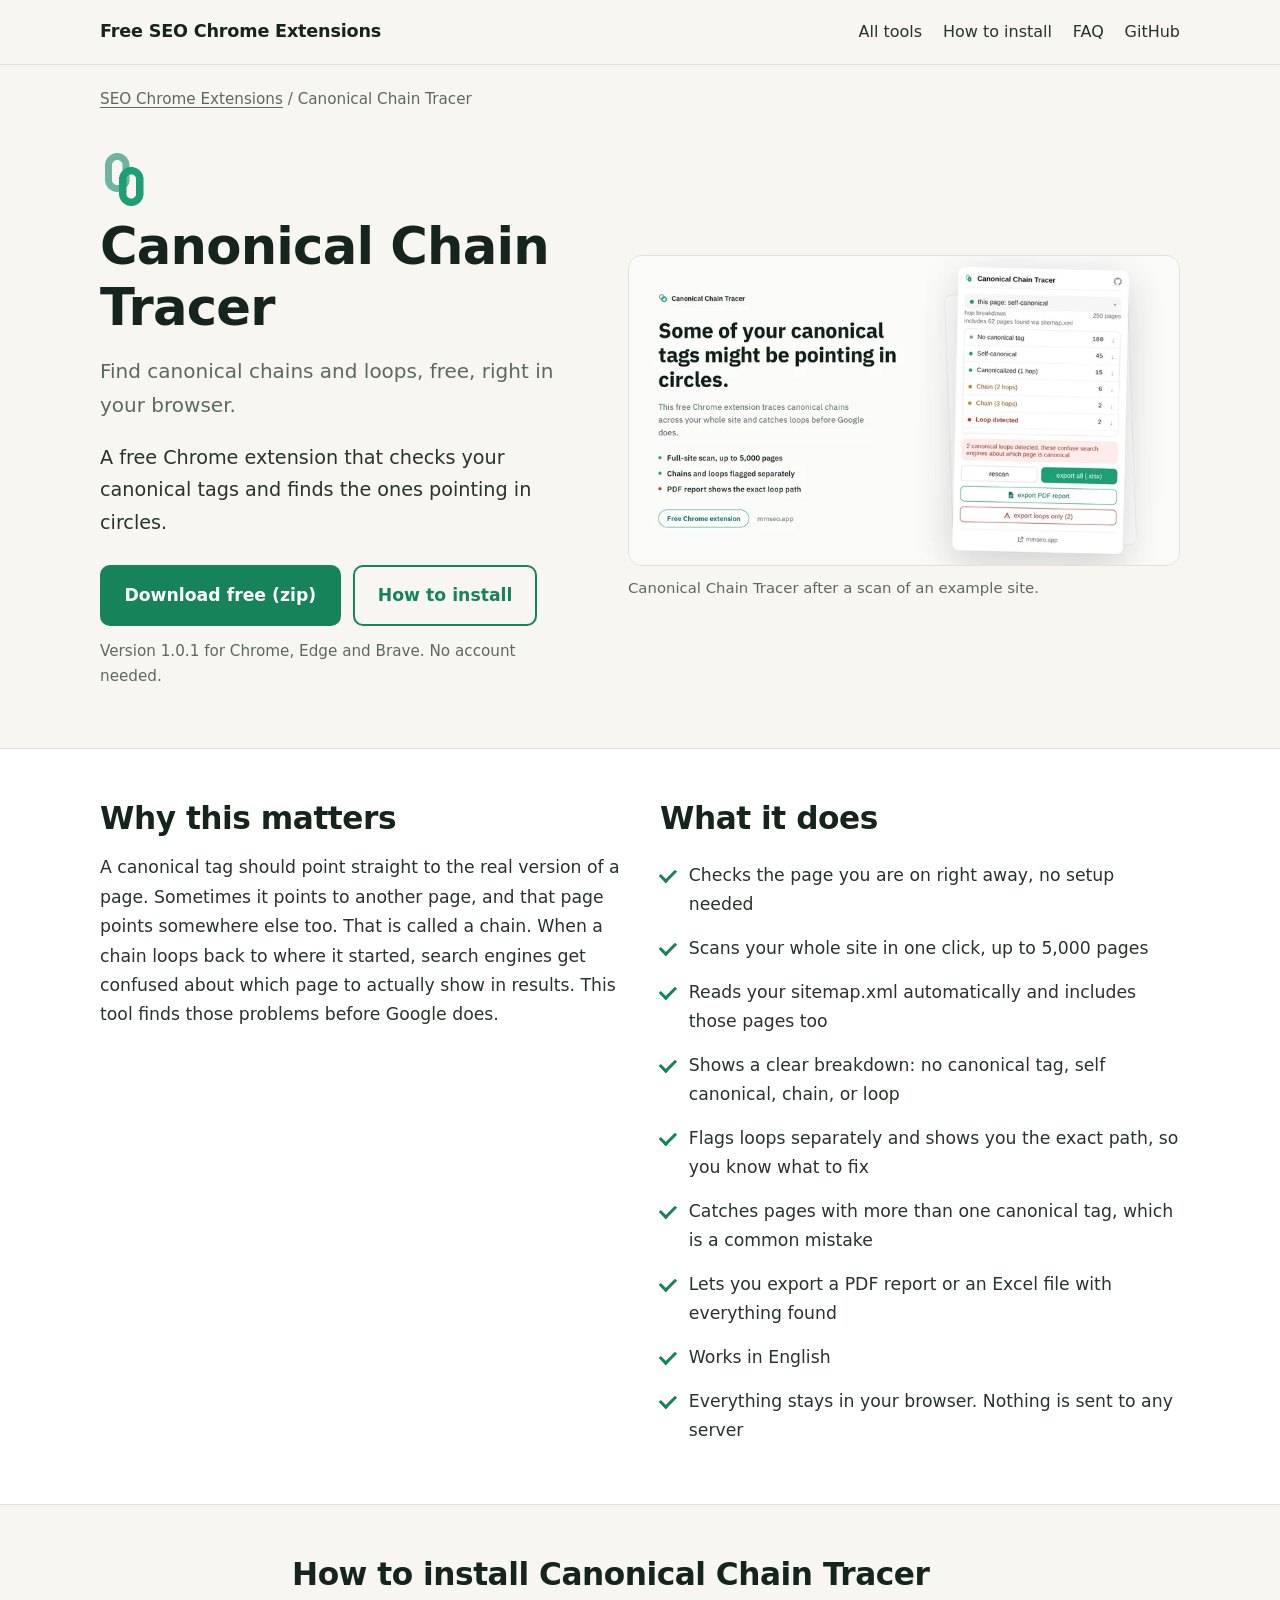
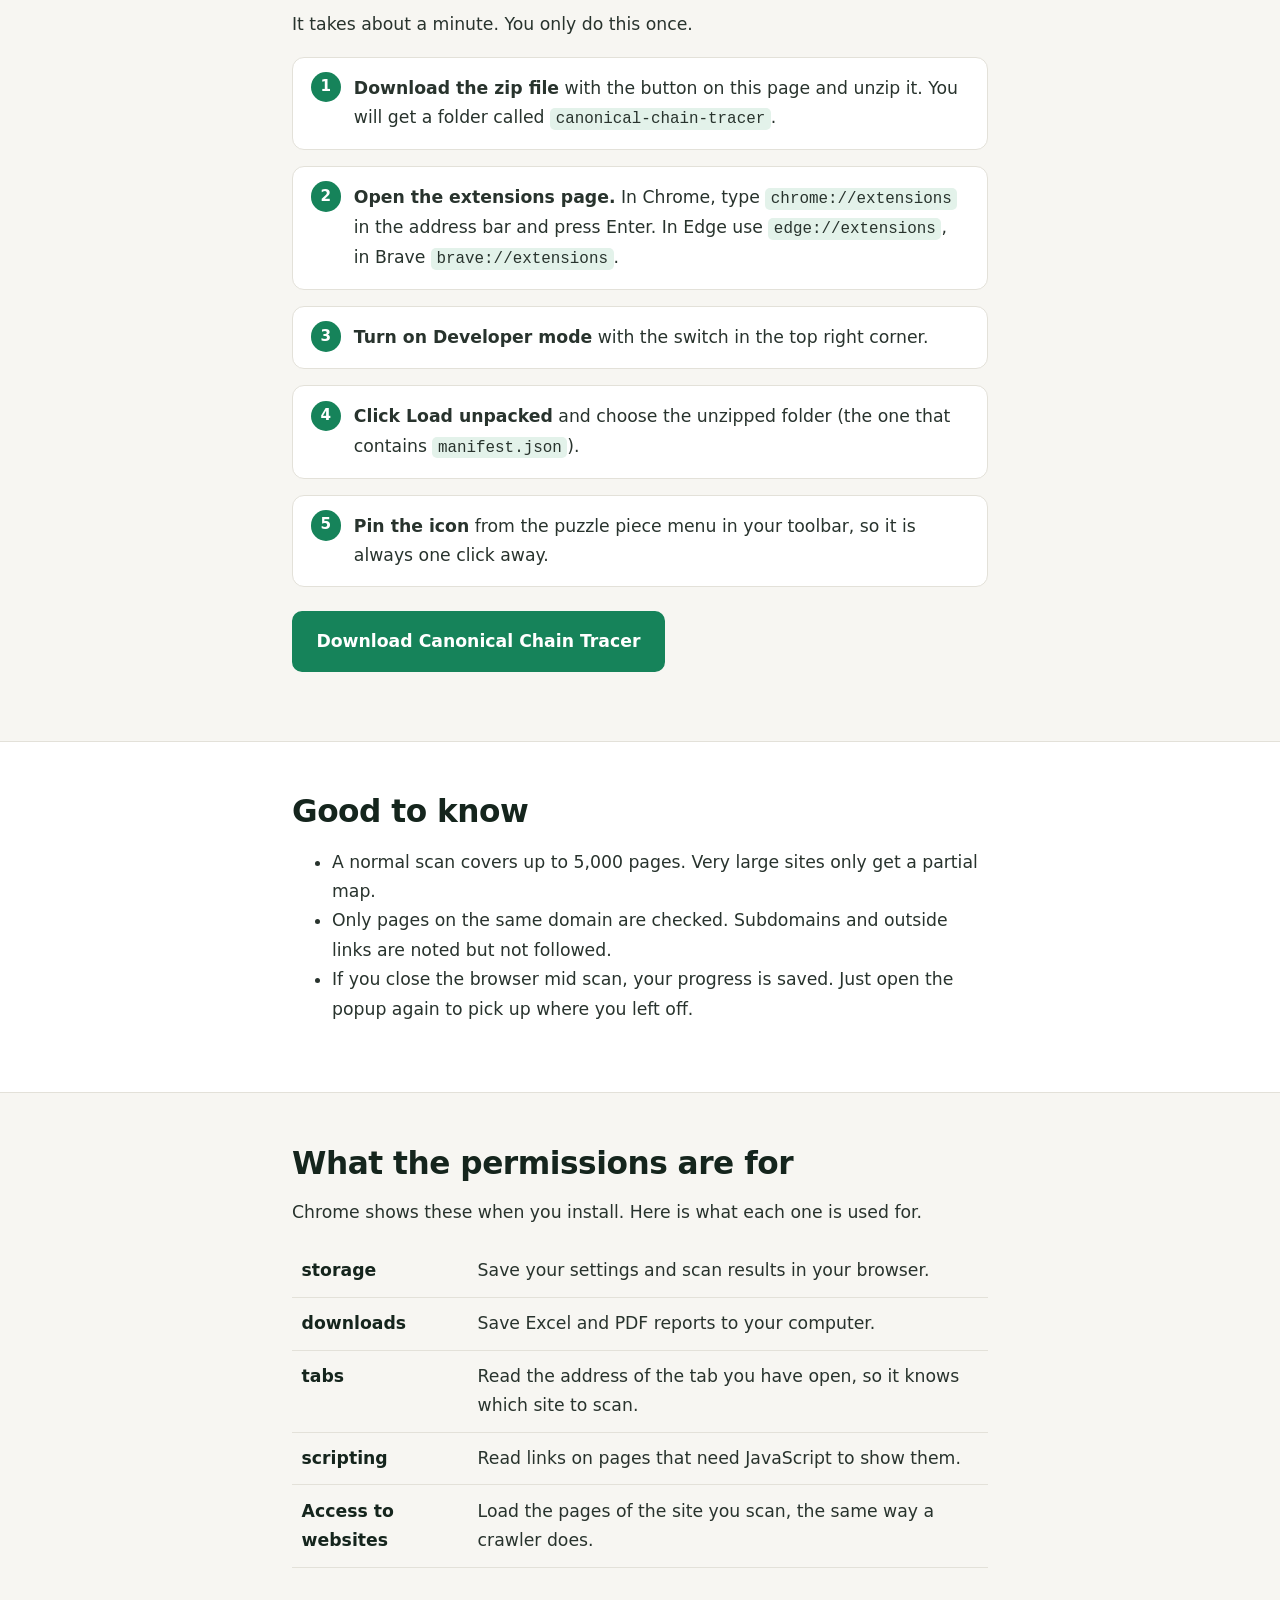
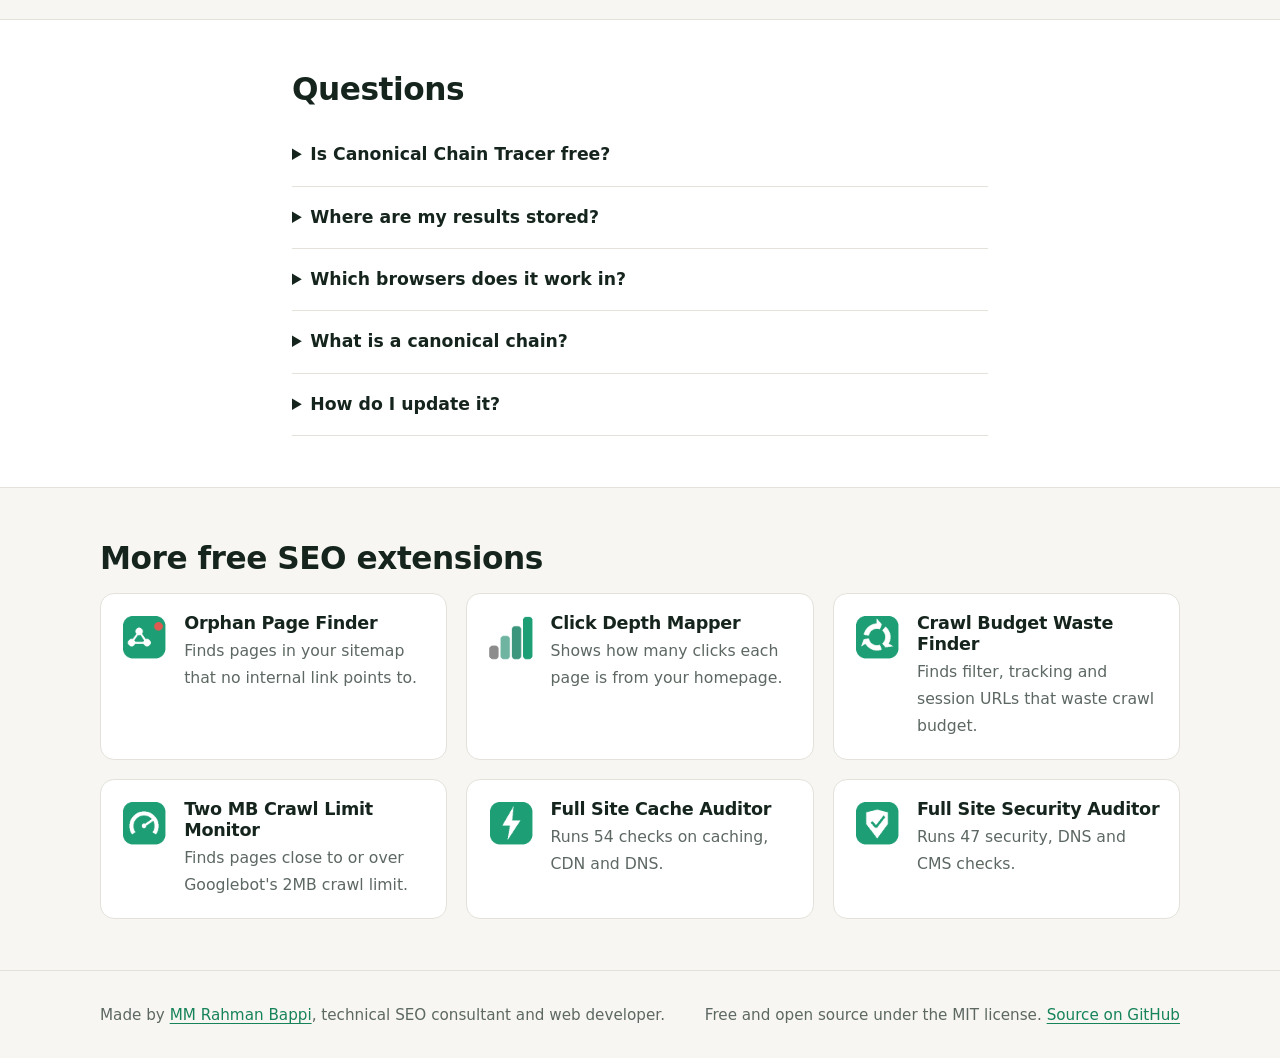
==== commit bae0b9d6: "Change the license of all seven tools to MIT" ====
--- a/canonical-chain-tracer/index.html
+++ b/canonical-chain-tracer/index.html
@@ -135,7 +135,7 @@
      "name": "Is Canonical Chain Tracer free?",
      "acceptedAnswer": {
       "@type": "Answer",
-      "text": "Yes. It is free to download and use. You do not need an account, a subscription or an activation code."
+      "text": "Yes. It is free to download and use, and the code is open source under the MIT license. You do not need an account, a subscription or an activation code."
      }
     },
     {
@@ -234,7 +234,7 @@
 
 <section class="band alt" id="faq"><div class="wrap narrow">
 <h2>Questions</h2>
-<details><summary>Is Canonical Chain Tracer free?</summary><p>Yes. It is free to download and use. You do not need an account, a subscription or an activation code.</p></details><details><summary>Where are my results stored?</summary><p>Your scan results and settings are saved in your own browser. The extension does not ask you to sign in, and you can delete everything by removing the extension.</p></details><details><summary>Which browsers does it work in?</summary><p>Google Chrome, and other browsers built on Chromium such as Microsoft Edge and Brave.</p></details><details><summary>What is a canonical chain?</summary><p>A chain is when page A says page B is the real version, but page B points to page C. A loop is when the chain comes back to where it started. Both make it harder for search engines to pick the right page.</p></details><details><summary>How do I update it?</summary><p>Download the latest zip from this page, replace the old folder with the new one, and click the reload button on the extensions page.</p></details>
+<details><summary>Is Canonical Chain Tracer free?</summary><p>Yes. It is free to download and use, and the code is open source under the MIT license. You do not need an account, a subscription or an activation code.</p></details><details><summary>Where are my results stored?</summary><p>Your scan results and settings are saved in your own browser. The extension does not ask you to sign in, and you can delete everything by removing the extension.</p></details><details><summary>Which browsers does it work in?</summary><p>Google Chrome, and other browsers built on Chromium such as Microsoft Edge and Brave.</p></details><details><summary>What is a canonical chain?</summary><p>A chain is when page A says page B is the real version, but page B points to page C. A loop is when the chain comes back to where it started. Both make it harder for search engines to pick the right page.</p></details><details><summary>How do I update it?</summary><p>Download the latest zip from this page, replace the old folder with the new one, and click the reload button on the extensions page.</p></details>
 </div></section>
 
 <section class="band"><div class="wrap">
@@ -244,7 +244,7 @@
 </main>
 <footer><div class="wrap">
 <p>Made by <a href="https://mmseo.app/">MM Rahman Bappi</a>, technical SEO consultant and web developer.</p>
-<p>Free to download and use. <a href="https://github.com/mmrahmanbappi/chrome-extensions">Source on GitHub</a></p>
+<p>Free and open source under the MIT license. <a href="https://github.com/mmrahmanbappi/chrome-extensions">Source on GitHub</a></p>
 </div></footer>
 </body>
 </html>
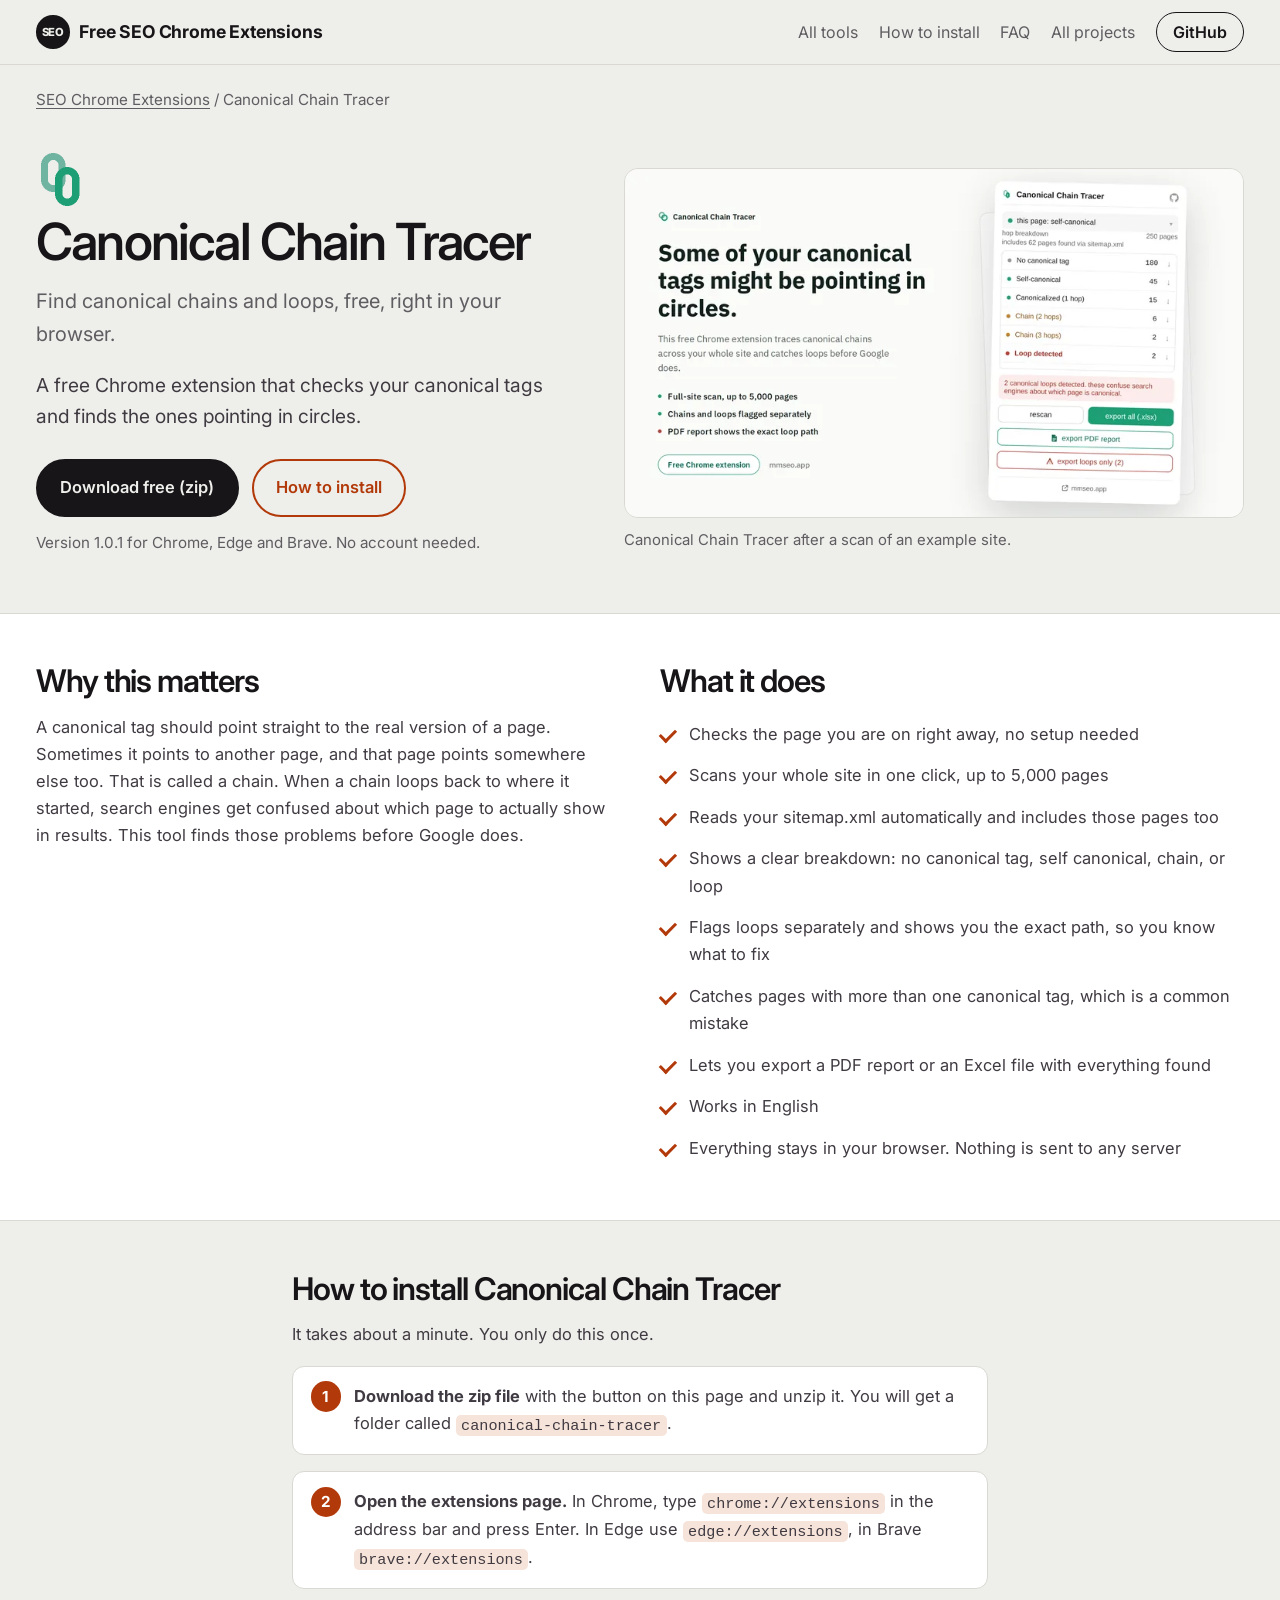
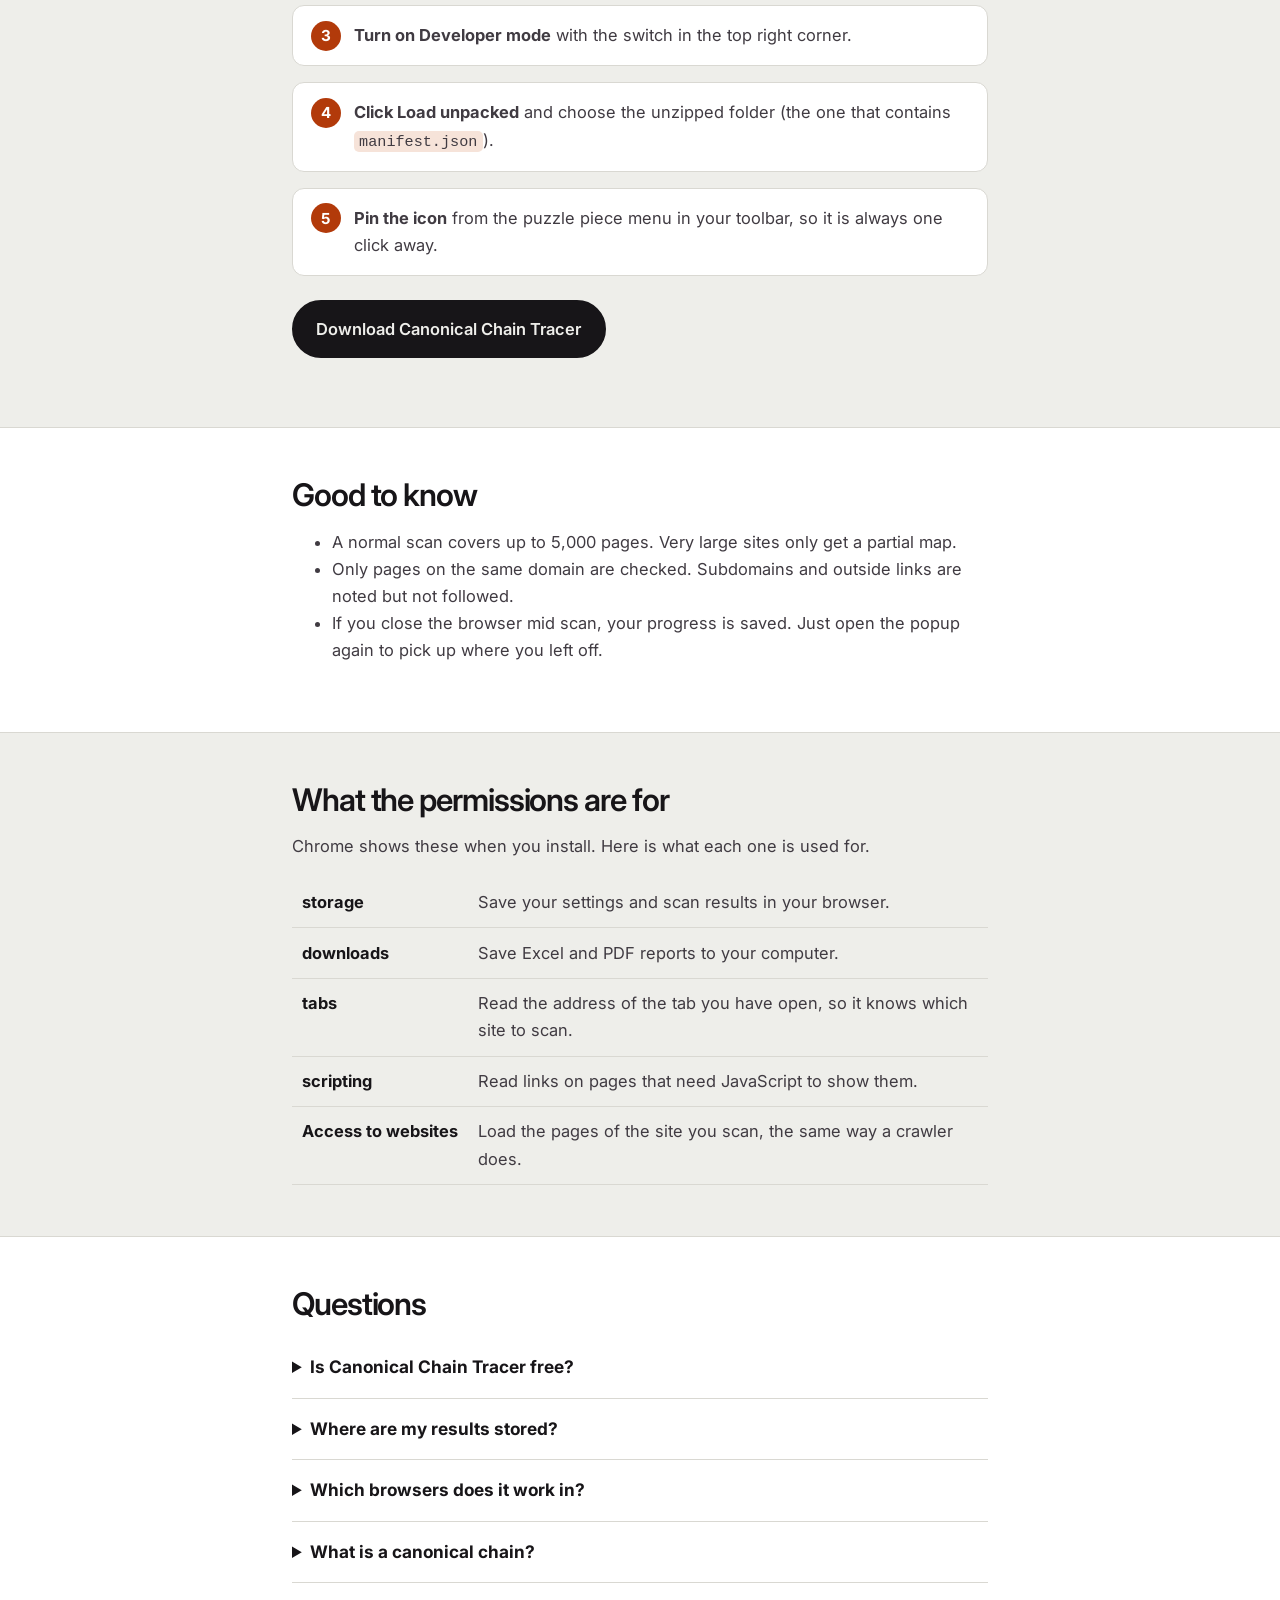
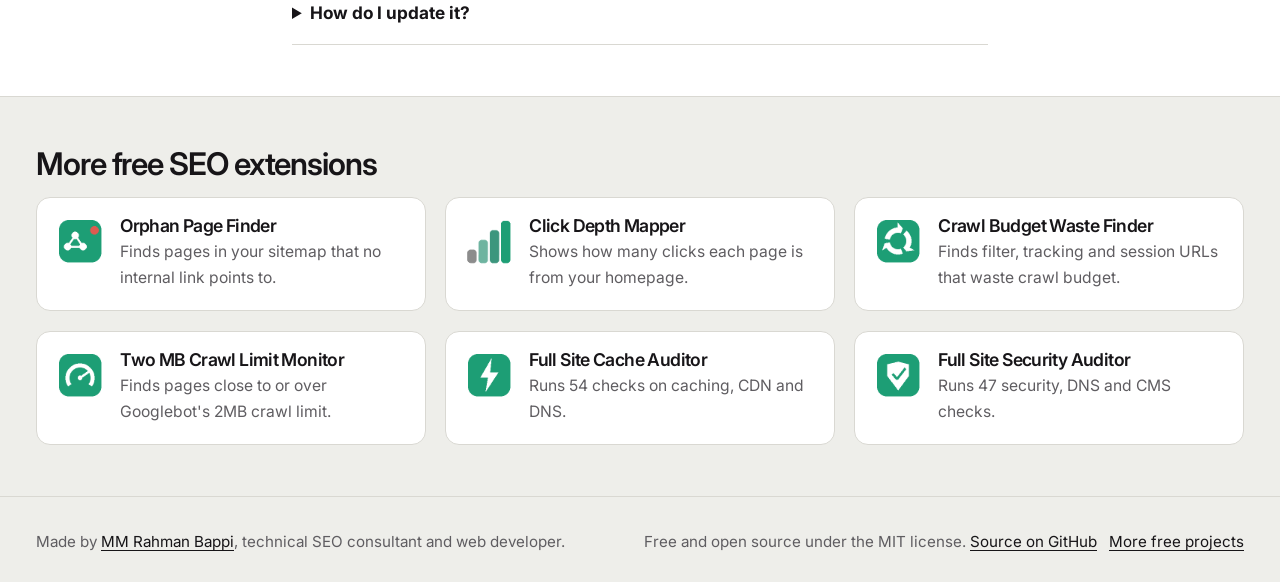
==== commit b0b339af: "New site look matching mmrahmanbappi.github.io: warm grey, Inter, orange accent, pill buttons, link " ====
--- a/canonical-chain-tracer/index.html
+++ b/canonical-chain-tracer/index.html
@@ -24,6 +24,8 @@
 <meta name="twitter:description" content="Trace canonical tag chains across your site and catch loops before search engines do. Free, no account needed.">
 <meta name="twitter:image" content="https://mmrahmanbappi.github.io/chrome-extensions/images/og/canonical-chain-tracer.jpg">
 <link rel="icon" href="https://mmrahmanbappi.github.io/chrome-extensions/favicon.svg" type="image/svg+xml">
+<link rel="preconnect" href="https://fonts.googleapis.com"><link rel="preconnect" href="https://fonts.gstatic.com" crossorigin>
+<link rel="stylesheet" href="https://fonts.googleapis.com/css2?family=Inter:wght@400;500;600;700&display=swap">
 <link rel="stylesheet" href="https://mmrahmanbappi.github.io/chrome-extensions/site.css">
 <script type="application/ld+json">
 {
@@ -179,8 +181,8 @@
 <body>
 <a class="skip" href="#main">Skip to content</a>
 <header class="top"><div class="wrap">
-<a class="brand" href="https://mmrahmanbappi.github.io/chrome-extensions/">Free SEO Chrome Extensions</a>
-<nav aria-label="Main"><a href="https://mmrahmanbappi.github.io/chrome-extensions/#tools">All tools</a><a href="https://mmrahmanbappi.github.io/chrome-extensions/#install">How to install</a><a href="https://mmrahmanbappi.github.io/chrome-extensions/#faq">FAQ</a><a href="https://github.com/mmrahmanbappi/chrome-extensions">GitHub</a></nav>
+<a class="brand" href="https://mmrahmanbappi.github.io/chrome-extensions/"><i aria-hidden="true">SEO</i>Free SEO Chrome Extensions</a>
+<nav aria-label="Main"><a href="https://mmrahmanbappi.github.io/chrome-extensions/#tools">All tools</a><a href="https://mmrahmanbappi.github.io/chrome-extensions/#install">How to install</a><a href="https://mmrahmanbappi.github.io/chrome-extensions/#faq">FAQ</a><a href="https://mmrahmanbappi.github.io/">All projects</a><a class="gh" href="https://github.com/mmrahmanbappi/chrome-extensions">GitHub</a></nav>
 </div></header>
 <main id="main">
 <div class="wrap"><nav class="crumbs" aria-label="Breadcrumb"><a href="https://mmrahmanbappi.github.io/chrome-extensions/">SEO Chrome Extensions</a> / <span aria-current="page">Canonical Chain Tracer</span></nav></div>
@@ -244,7 +246,7 @@
 </main>
 <footer><div class="wrap">
 <p>Made by <a href="https://mmseo.app/">MM Rahman Bappi</a>, technical SEO consultant and web developer.</p>
-<p>Free and open source under the MIT license. <a href="https://github.com/mmrahmanbappi/chrome-extensions">Source on GitHub</a></p>
+<p>Free and open source under the MIT license. <a href="https://github.com/mmrahmanbappi/chrome-extensions">Source on GitHub</a> &nbsp; <a href="https://mmrahmanbappi.github.io/">More free projects</a></p>
 </div></footer>
 </body>
 </html>
